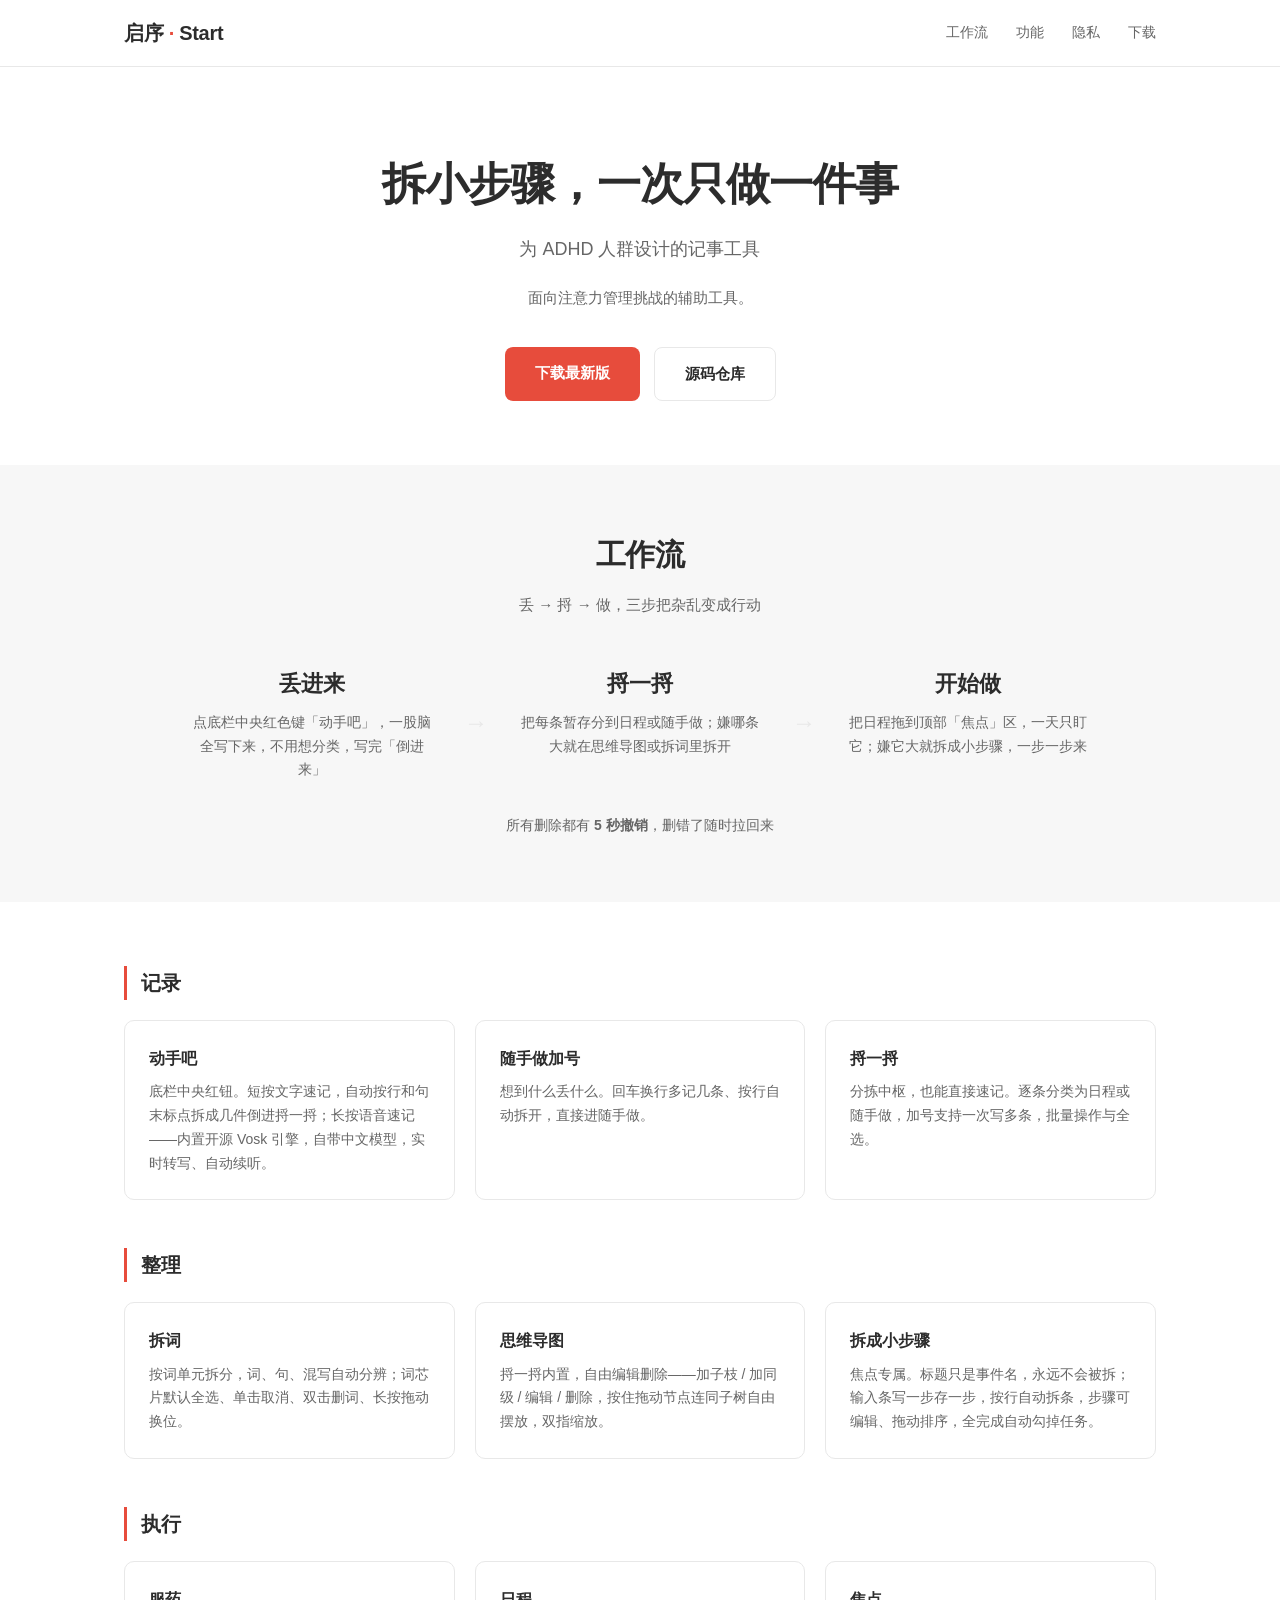
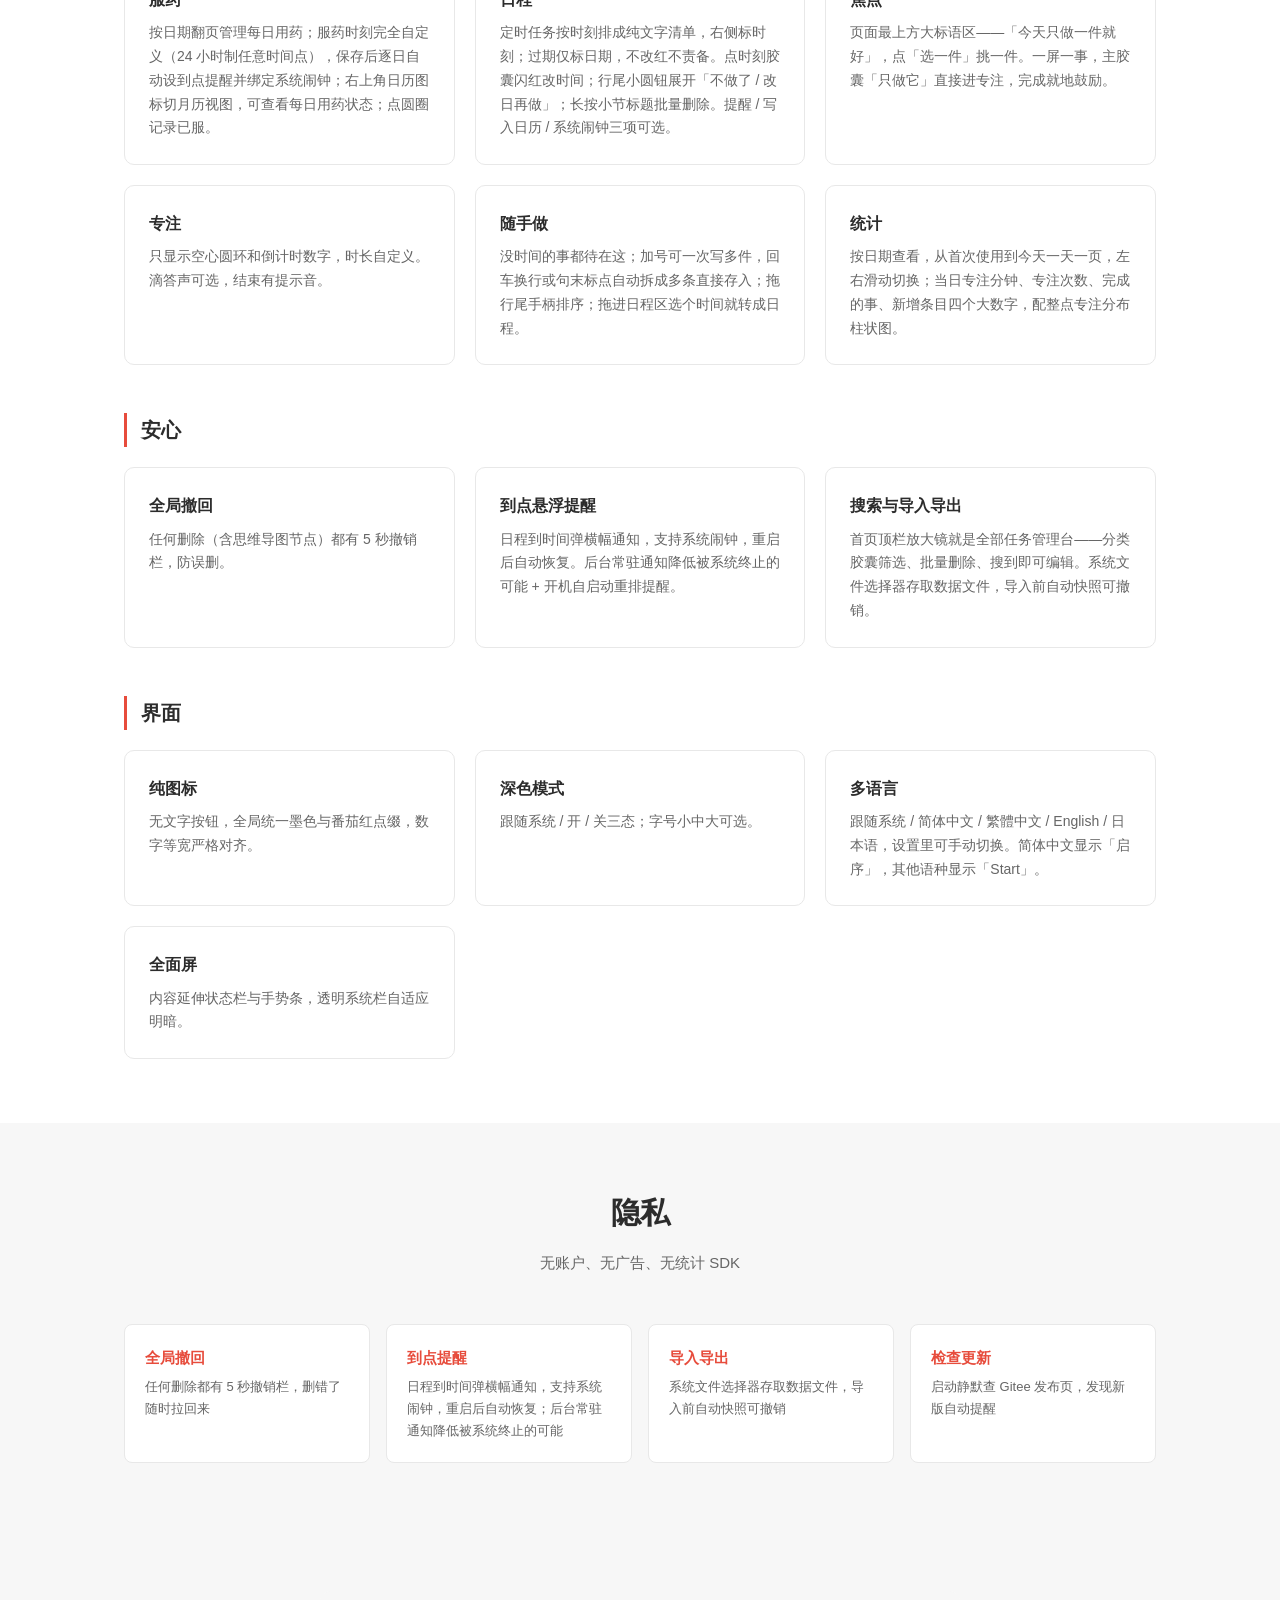
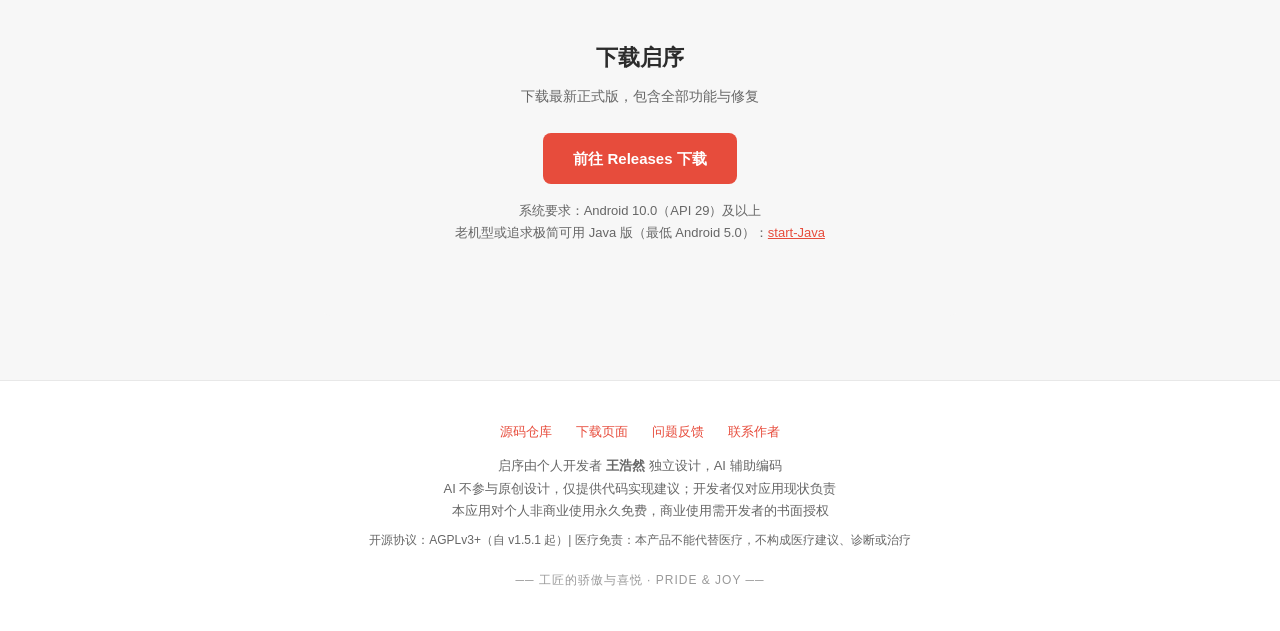
==== website/index.html @ f92a0908 "文档：AI 辅助声明补齐到使用说明/用户协议/隐私政策四语文档，责任表述统一为开发者仅对现状负责；README 关于作者段独立 AI 辅助开发声明" ====
<!DOCTYPE html>
<html lang="zh-CN">
<head>
    <meta charset="UTF-8">
    <meta name="viewport" content="width=device-width, initial-scale=1.0">
    <title>启序 · Start — 拆小步骤，一次只做一件事</title>
    <meta name="description" content="面向注意力管理挑战的辅助工具。把待办拆成小步骤、一次只做一件事。数据默认只存在你手机里。">
    <link rel="icon" type="image/png" href="favicon.png">
<style>
* { margin: 0; padding: 0; box-sizing: border-box; }

        :root {
            --red: #E74C3C;
            --red-dark: #C73E2F;
            --bg: #FFFFFF;
            --bg-alt: #F7F7F7;
            --text: #2C2C2C;
            --text2: #666666;
            --border: #E8E8E8;
        }

        body {
            font-family: "Noto Sans SC", -apple-system, BlinkMacSystemFont, "Segoe UI", "PingFang SC", "Hiragino Sans GB", "Microsoft YaHei", sans-serif;
            line-height: 1.7;
            color: var(--text);
            background: var(--bg);
            -webkit-font-smoothing: antialiased;
        }

        .container { max-width: 1080px; margin: 0 auto; padding: 0 24px; }

        /* Header */
        header {
            padding: 16px 0;
            border-bottom: 1px solid var(--border);
            position: sticky; top: 0;
            background: rgba(255,255,255,0.92);
            backdrop-filter: blur(12px);
            z-index: 100;
        }
        .header-inner { display: flex; justify-content: space-between; align-items: center; }
        .logo { font-size: 20px; font-weight: 700; color: var(--text); letter-spacing: -0.3px; }
        .logo em { font-style: normal; color: var(--red); }
        nav { display: flex; gap: 28px; }
        nav a { color: var(--text2); text-decoration: none; font-size: 14px; transition: color .2s; }
        nav a:hover { color: var(--red); }

        /* Hero */
        .hero {
            padding: 80px 0 64px;
            text-align: center;
        }
        .hero .badge {
            display: inline-block;
            background: var(--red);
            color: #fff;
            padding: 4px 14px;
            border-radius: 20px;
            font-size: 13px;
            font-weight: 600;
            margin-bottom: 28px;
        }
        .hero h1 {
            font-size: 44px;
            font-weight: 800;
            letter-spacing: -1px;
            margin-bottom: 12px;
        }
        .hero .sub {
            font-size: 18px;
            color: var(--text2);
            margin-bottom: 20px;
        }
        .hero .desc {
            font-size: 15px;
            color: var(--text2);
            max-width: 520px;
            margin: 0 auto 36px;
            line-height: 1.8;
        }
        .hero .actions { display: flex; gap: 14px; justify-content: center; flex-wrap: wrap; }
        .btn {
            padding: 13px 30px;
            border-radius: 8px;
            font-size: 15px;
            font-weight: 600;
            text-decoration: none;
            transition: all .2s;
            display: inline-block;
        }
        .btn-primary { background: var(--red); color: #fff; }
        .btn-primary:hover { background: var(--red-dark); transform: translateY(-1px); }
        .btn-ghost { background: transparent; color: var(--text); border: 1px solid var(--border); }
        .btn-ghost:hover { border-color: var(--red); color: var(--red); }

        /* Section */
        .section { padding: 64px 0; }
        .section-alt { background: var(--bg-alt); }
        .section-title {
            font-size: 30px;
            font-weight: 700;
            text-align: center;
            margin-bottom: 12px;
            letter-spacing: -0.5px;
        }
        .section-desc {
            text-align: center;
            color: var(--text2);
            font-size: 15px;
            margin-bottom: 48px;
            max-width: 560px;
            margin-left: auto;
            margin-right: auto;
        }

        /* Workflow */
        .workflow {
            display: flex;
            justify-content: center;
            gap: 32px;
            flex-wrap: wrap;
            margin-top: 48px;
        }
        .wf-step { text-align: center; max-width: 240px; }
        .wf-step h3 { font-size: 22px; margin-bottom: 8px; }
        .wf-step p { color: var(--text2); font-size: 14px; line-height: 1.7; }
        .wf-arrow {
            display: flex; align-items: center;
            font-size: 24px; color: var(--border);
            font-weight: 300;
        }

        /* Feature groups */
        .feat-group { margin-bottom: 48px; }
        .feat-group:last-child { margin-bottom: 0; }
        .feat-group-title {
            font-size: 20px;
            font-weight: 700;
            margin-bottom: 20px;
            padding-left: 14px;
            border-left: 3px solid var(--red);
        }
        .feat-grid {
            display: grid;
            grid-template-columns: repeat(auto-fill, minmax(300px, 1fr));
            gap: 20px;
        }
        .feat-card {
            background: var(--bg);
            border: 1px solid var(--border);
            border-radius: 10px;
            padding: 24px;
            transition: all .2s;
        }
        .feat-card:hover {
            transform: translateY(-2px);
            box-shadow: 0 6px 20px rgba(0,0,0,0.06);
        }
        .feat-card h4 {
            font-size: 16px;
            margin-bottom: 8px;
            display: flex;
            align-items: center;
            gap: 8px;
        }
        .feat-card h4 .new-tag {
            background: var(--red);
            color: #fff;
            font-size: 11px;
            padding: 2px 7px;
            border-radius: 4px;
            font-weight: 600;
        }
        .feat-card p {
            color: var(--text2);
            font-size: 14px;
            line-height: 1.7;
        }

        /* Privacy */
        .privacy-grid {
            display: grid;
            grid-template-columns: repeat(auto-fill, minmax(240px, 1fr));
            gap: 16px;
        }
        .privacy-item {
            background: var(--bg);
            border: 1px solid var(--border);
            border-radius: 8px;
            padding: 20px;
        }
        .privacy-item h4 {
            font-size: 15px;
            margin-bottom: 6px;
            color: var(--red);
        }
        .privacy-item p { color: var(--text2); font-size: 13px; line-height: 1.7; }

        /* Changelog */
        .changelog { max-width: 720px; margin: 0 auto; }
        .cl-item {
            padding: 20px 0;
            border-bottom: 1px solid var(--border);
        }
        .cl-item:last-child { border-bottom: none; }
        .cl-ver {
            font-size: 15px;
            font-weight: 700;
            margin-bottom: 6px;
        }
        .cl-ver .latest {
            background: var(--red);
            color: #fff;
            font-size: 11px;
            padding: 2px 8px;
            border-radius: 4px;
            margin-left: 8px;
            font-weight: 600;
        }
        .cl-item p { color: var(--text2); font-size: 14px; line-height: 1.8; }

        /* Download */
        .download-box {
            text-align: center;
            padding: 48px 32px;
            background: var(--bg-alt);
            border-radius: 12px;
            max-width: 640px;
            margin: 0 auto;
        }
        .download-box h3 { font-size: 22px; margin-bottom: 8px; }
        .download-box p { color: var(--text2); font-size: 14px; margin-bottom: 24px; }
        .download-box .req {
            font-size: 13px;
            color: var(--text2);
            margin-top: 16px;
        }

        /* Footer */
        footer {
            padding: 40px 0;
            border-top: 1px solid var(--border);
            text-align: center;
            color: var(--text2);
            font-size: 13px;
        }
        .footer-links { display: flex; gap: 24px; justify-content: center; margin-bottom: 12px; flex-wrap: wrap; }
        .footer-links a { color: var(--red); text-decoration: none; }
        .footer-links a:hover { text-decoration: underline; }
        .footer-note { margin-top: 8px; font-size: 12px; }
        .footer-tagline {
            margin-top: 20px;
            font-size: 12px;
            color: #999;
            letter-spacing: 1px;
        }

        @media (max-width: 768px) {
            .hero h1 { font-size: 32px; }
            .hero .sub { font-size: 16px; }
            .section-title { font-size: 24px; }
            nav { display: none; }
            .workflow { gap: 24px; }
            .wf-arrow { display: none; }
            .feat-grid { grid-template-columns: 1fr; }
        }
    </style>
</head>
<body>

<header>
    <div class="container header-inner">
        <div class="logo">启序 <em>·</em> Start</div>
        <nav>
            <a href="#workflow">工作流</a>
            <a href="#features">功能</a>
            <a href="#privacy">隐私</a>
            <a href="#download">下载</a>
        </nav>
    </div>
</header>

<!-- Hero -->
<section class="hero">
    <div class="container">
        <h1>拆小步骤，一次只做一件事</h1>
        <p class="sub">为 ADHD 人群设计的记事工具</p>
        <p class="desc">面向注意力管理挑战的辅助工具。</p>
        <div class="actions">
            <a href="https://gitee.com/dubwhr/astart/releases" target="_blank" class="btn btn-primary">下载最新版</a>
            <a href="https://gitee.com/dubwhr/astart" target="_blank" class="btn btn-ghost">源码仓库</a>
        </div>
    </div>
</section>

<!-- Workflow -->
<section class="section section-alt" id="workflow">
    <div class="container">
        <h2 class="section-title">工作流</h2>
        <p class="section-desc">丢 → 捋 → 做，三步把杂乱变成行动</p>
        <div class="workflow">
            <div class="wf-step">
                <h3>丢进来</h3>
                <p>点底栏中央红色键「动手吧」，一股脑全写下来，不用想分类，写完「倒进来」</p>
            </div>
            <div class="wf-arrow">→</div>
            <div class="wf-step">
                <h3>捋一捋</h3>
                <p>把每条暂存分到日程或随手做；嫌哪条大就在思维导图或拆词里拆开</p>
            </div>
            <div class="wf-arrow">→</div>
            <div class="wf-step">
                <h3>开始做</h3>
                <p>把日程拖到顶部「焦点」区，一天只盯它；嫌它大就拆成小步骤，一步一步来</p>
            </div>
        </div>
        <p style="text-align:center; color:var(--text2); font-size:14px; margin-top:32px;">所有删除都有 <strong>5 秒撤销</strong>，删错了随时拉回来</p>
    </div>
</section>

<!-- Features -->
<section class="section" id="features">
    <div class="container">

        <!-- 记录 -->
        <div class="feat-group">
            <h3 class="feat-group-title">记录</h3>
            <div class="feat-grid">
                <div class="feat-card">
                    <h4>动手吧</h4>
                    <p>底栏中央红钮。短按文字速记，自动按行和句末标点拆成几件倒进捋一捋；长按语音速记——内置开源 Vosk 引擎，自带中文模型，实时转写、自动续听。</p>
                </div>
                <div class="feat-card">
                    <h4>随手做加号</h4>
                    <p>想到什么丢什么。回车换行多记几条、按行自动拆开，直接进随手做。</p>
                </div>
                <div class="feat-card">
                    <h4>捋一捋</h4>
                    <p>分拣中枢，也能直接速记。逐条分类为日程或随手做，加号支持一次写多条，批量操作与全选。</p>
                </div>
            </div>
        </div>

        <!-- 整理 -->
        <div class="feat-group">
            <h3 class="feat-group-title">整理</h3>
            <div class="feat-grid">
                <div class="feat-card">
                    <h4>拆词</h4>
                    <p>按词单元拆分，词、句、混写自动分辨；词芯片默认全选、单击取消、双击删词、长按拖动换位。</p>
                </div>
                <div class="feat-card">
                    <h4>思维导图</h4>
                    <p>捋一捋内置，自由编辑删除——加子枝 / 加同级 / 编辑 / 删除，按住拖动节点连同子树自由摆放，双指缩放。</p>
                </div>
                <div class="feat-card">
                    <h4>拆成小步骤</h4>
                    <p>焦点专属。标题只是事件名，永远不会被拆；输入条写一步存一步，按行自动拆条，步骤可编辑、拖动排序，全完成自动勾掉任务。</p>
                </div>
            </div>
        </div>

        <!-- 执行 -->
        <div class="feat-group">
            <h3 class="feat-group-title">执行</h3>
            <div class="feat-grid">
                <div class="feat-card">
                    <h4>服药</h4>
                    <p>按日期翻页管理每日用药；服药时刻完全自定义（24 小时制任意时间点），保存后逐日自动设到点提醒并绑定系统闹钟；右上角日历图标切月历视图，可查看每日用药状态；点圆圈记录已服。</p>
                </div>
                <div class="feat-card">
                    <h4>日程</h4>
                    <p>定时任务按时刻排成纯文字清单，右侧标时刻；过期仅标日期，不改红不责备。点时刻胶囊闪红改时间；行尾小圆钮展开「不做了 / 改日再做」；长按小节标题批量删除。提醒 / 写入日历 / 系统闹钟三项可选。</p>
                </div>
                <div class="feat-card">
                    <h4>焦点</h4>
                    <p>页面最上方大标语区——「今天只做一件就好」，点「选一件」挑一件。一屏一事，主胶囊「只做它」直接进专注，完成就地鼓励。</p>
                </div>
                <div class="feat-card">
                    <h4>专注</h4>
                    <p>只显示空心圆环和倒计时数字，时长自定义。滴答声可选，结束有提示音。</p>
                </div>
                <div class="feat-card">
                    <h4>随手做</h4>
                    <p>没时间的事都待在这；加号可一次写多件，回车换行或句末标点自动拆成多条直接存入；拖行尾手柄排序；拖进日程区选个时间就转成日程。</p>
                </div>
                <div class="feat-card">
                    <h4>统计</h4>
                    <p>按日期查看，从首次使用到今天一天一页，左右滑动切换；当日专注分钟、专注次数、完成的事、新增条目四个大数字，配整点专注分布柱状图。</p>
                </div>
            </div>
        </div>

        <!-- 安心 -->
        <div class="feat-group">
            <h3 class="feat-group-title">安心</h3>
            <div class="feat-grid">
                <div class="feat-card">
                    <h4>全局撤回</h4>
                    <p>任何删除（含思维导图节点）都有 5 秒撤销栏，防误删。</p>
                </div>
                <div class="feat-card">
                    <h4>到点悬浮提醒</h4>
                    <p>日程到时间弹横幅通知，支持系统闹钟，重启后自动恢复。后台常驻通知降低被系统终止的可能 + 开机自启动重排提醒。</p>
                </div>
                <div class="feat-card">
                    <h4>搜索与导入导出</h4>
                    <p>首页顶栏放大镜就是全部任务管理台——分类胶囊筛选、批量删除、搜到即可编辑。系统文件选择器存取数据文件，导入前自动快照可撤销。</p>
                </div>
            </div>
        </div>

        <!-- 界面 -->
        <div class="feat-group">
            <h3 class="feat-group-title">界面</h3>
            <div class="feat-grid">
                <div class="feat-card">
                    <h4>纯图标</h4>
                    <p>无文字按钮，全局统一墨色与番茄红点缀，数字等宽严格对齐。</p>
                </div>
                <div class="feat-card">
                    <h4>深色模式</h4>
                    <p>跟随系统 / 开 / 关三态；字号小中大可选。</p>
                </div>
                <div class="feat-card">
                    <h4>多语言</h4>
                    <p>跟随系统 / 简体中文 / 繁體中文 / English / 日本语，设置里可手动切换。简体中文显示「启序」，其他语种显示「Start」。</p>
                </div>
                <div class="feat-card">
                    <h4>全面屏</h4>
                    <p>内容延伸状态栏与手势条，透明系统栏自适应明暗。</p>
                </div>
            </div>
        </div>

    </div>
</section>

<!-- Privacy -->
<section class="section section-alt" id="privacy">
    <div class="container">
        <h2 class="section-title">隐私</h2>
        <p class="section-desc">无账户、无广告、无统计 SDK</p>
        <div class="privacy-grid">
            <div class="privacy-item">
                <h4>全局撤回</h4>
                <p>任何删除都有 5 秒撤销栏，删错了随时拉回来</p>
            </div>
            <div class="privacy-item">
                <h4>到点提醒</h4>
                <p>日程到时间弹横幅通知，支持系统闹钟，重启后自动恢复；后台常驻通知降低被系统终止的可能</p>
            </div>
            <div class="privacy-item">
                <h4>导入导出</h4>
                <p>系统文件选择器存取数据文件，导入前自动快照可撤销</p>
            </div>
            <div class="privacy-item">
                <h4>检查更新</h4>
                <p>启动静默查 Gitee 发布页，发现新版自动提醒</p>
            </div>
        </div>
    </div>
</section>

<!-- Download -->
<section class="section section-alt" id="download">
    <div class="container">
        <div class="download-box">
            <h3>下载启序</h3>
            <p>下载最新正式版，包含全部功能与修复</p>
            <a href="https://gitee.com/dubwhr/astart/releases" target="_blank" class="btn btn-primary">前往 Releases 下载</a>
            <p class="req">系统要求：Android 10.0（API 29）及以上<br>老机型或追求极简可用 Java 版（最低 Android 5.0）：<a href="https://gitee.com/dubwhr/start-Java" target="_blank" style="color:var(--red);">start-Java</a></p>
        </div>
    </div>
</section>

<!-- Footer -->
<footer>
    <div class="container">
        <div class="footer-links">
            <a href="https://gitee.com/dubwhr/astart" target="_blank">源码仓库</a>
            <a href="https://gitee.com/dubwhr/astart/releases" target="_blank">下载页面</a>
            <a href="https://gitee.com/dubwhr/astart/issues" target="_blank">问题反馈</a>
            <a href="mailto:3210819895@qq.com">联系作者</a>
        </div>
        <p>启序由个人开发者 <strong>王浩然</strong> 独立设计，AI 辅助编码</p>
        <p style="font-size:13px; color:var(--text2);">AI 不参与原创设计，仅提供代码实现建议；开发者仅对应用现状负责</p>
        <p>本应用对个人非商业使用永久免费，商业使用需开发者的书面授权</p>
        <p class="footer-note">开源协议：AGPLv3+（自 v1.5.1 起）| 医疗免责：本产品不能代替医疗，不构成医疗建议、诊断或治疗</p>
        <p class="footer-tagline">── 工匠的骄傲与喜悦 · PRIDE & JOY ──</p>
    </div>
</footer>

</body>
</html>
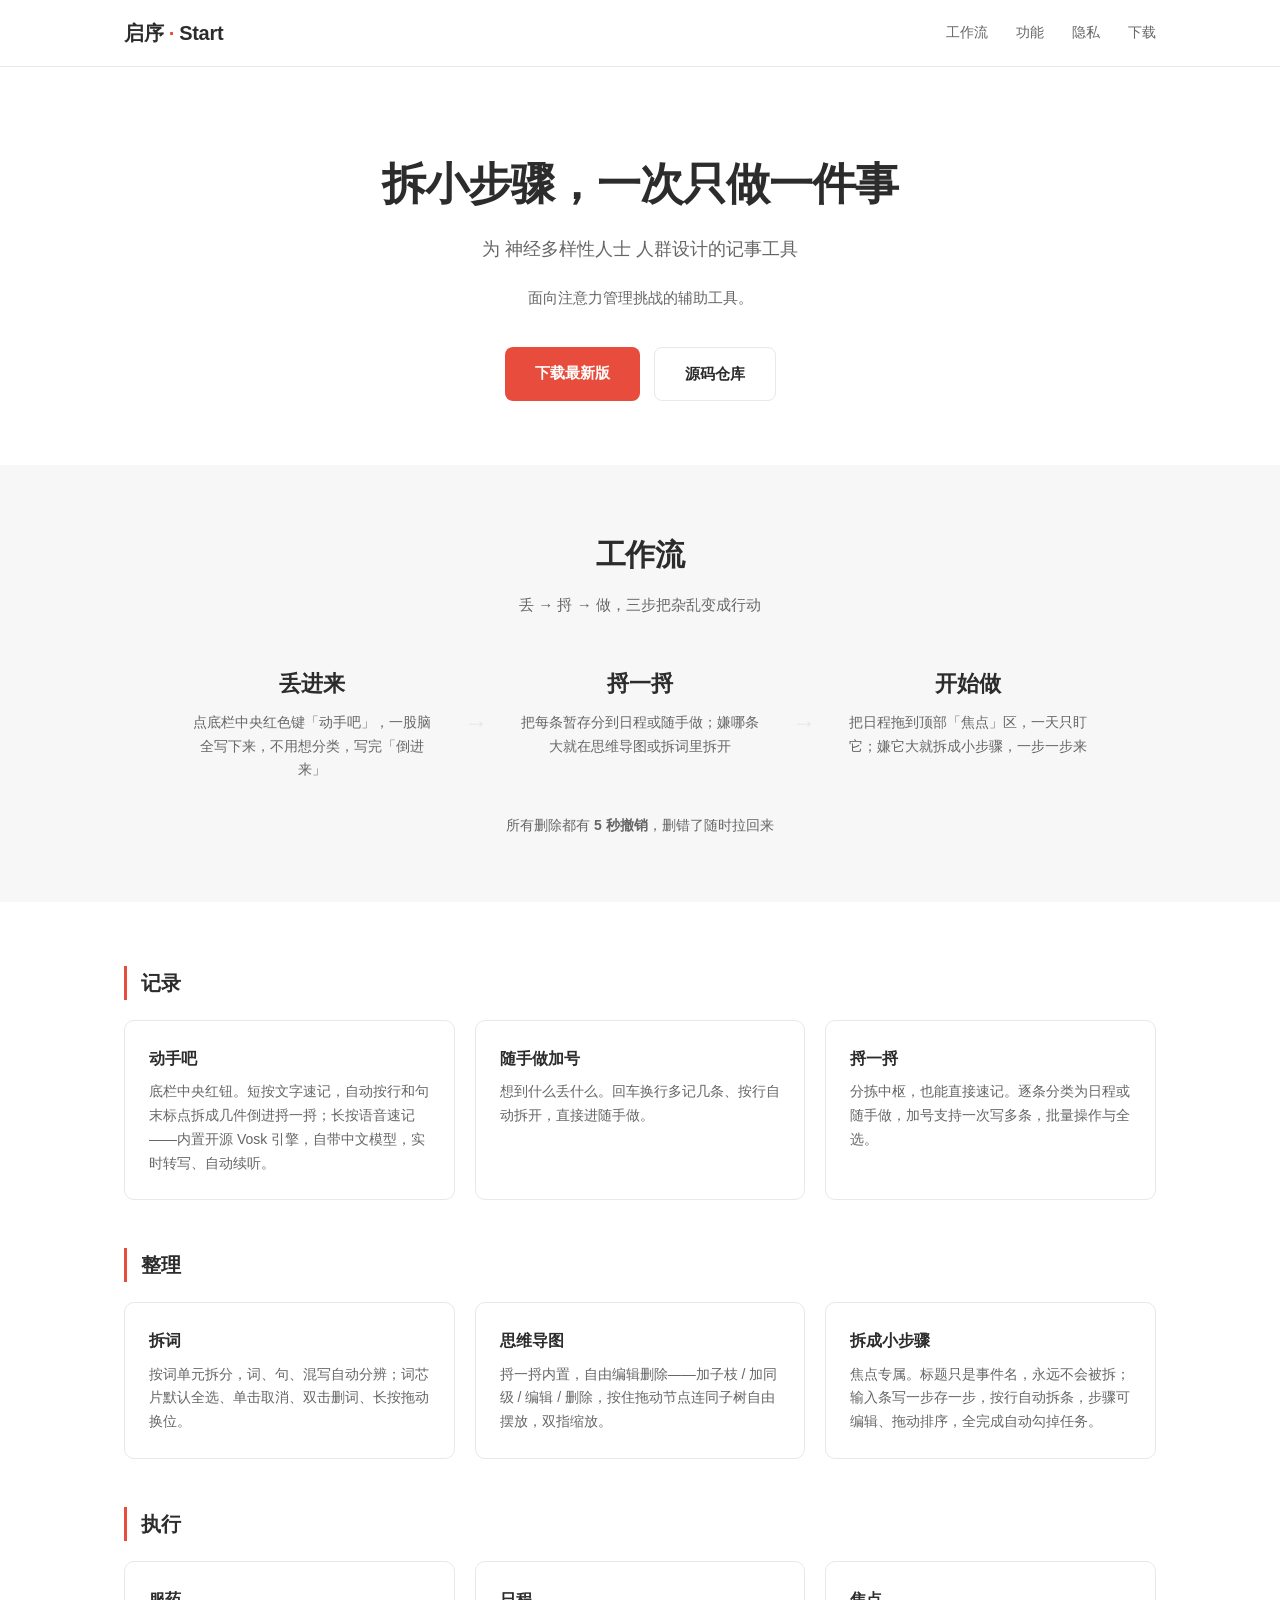
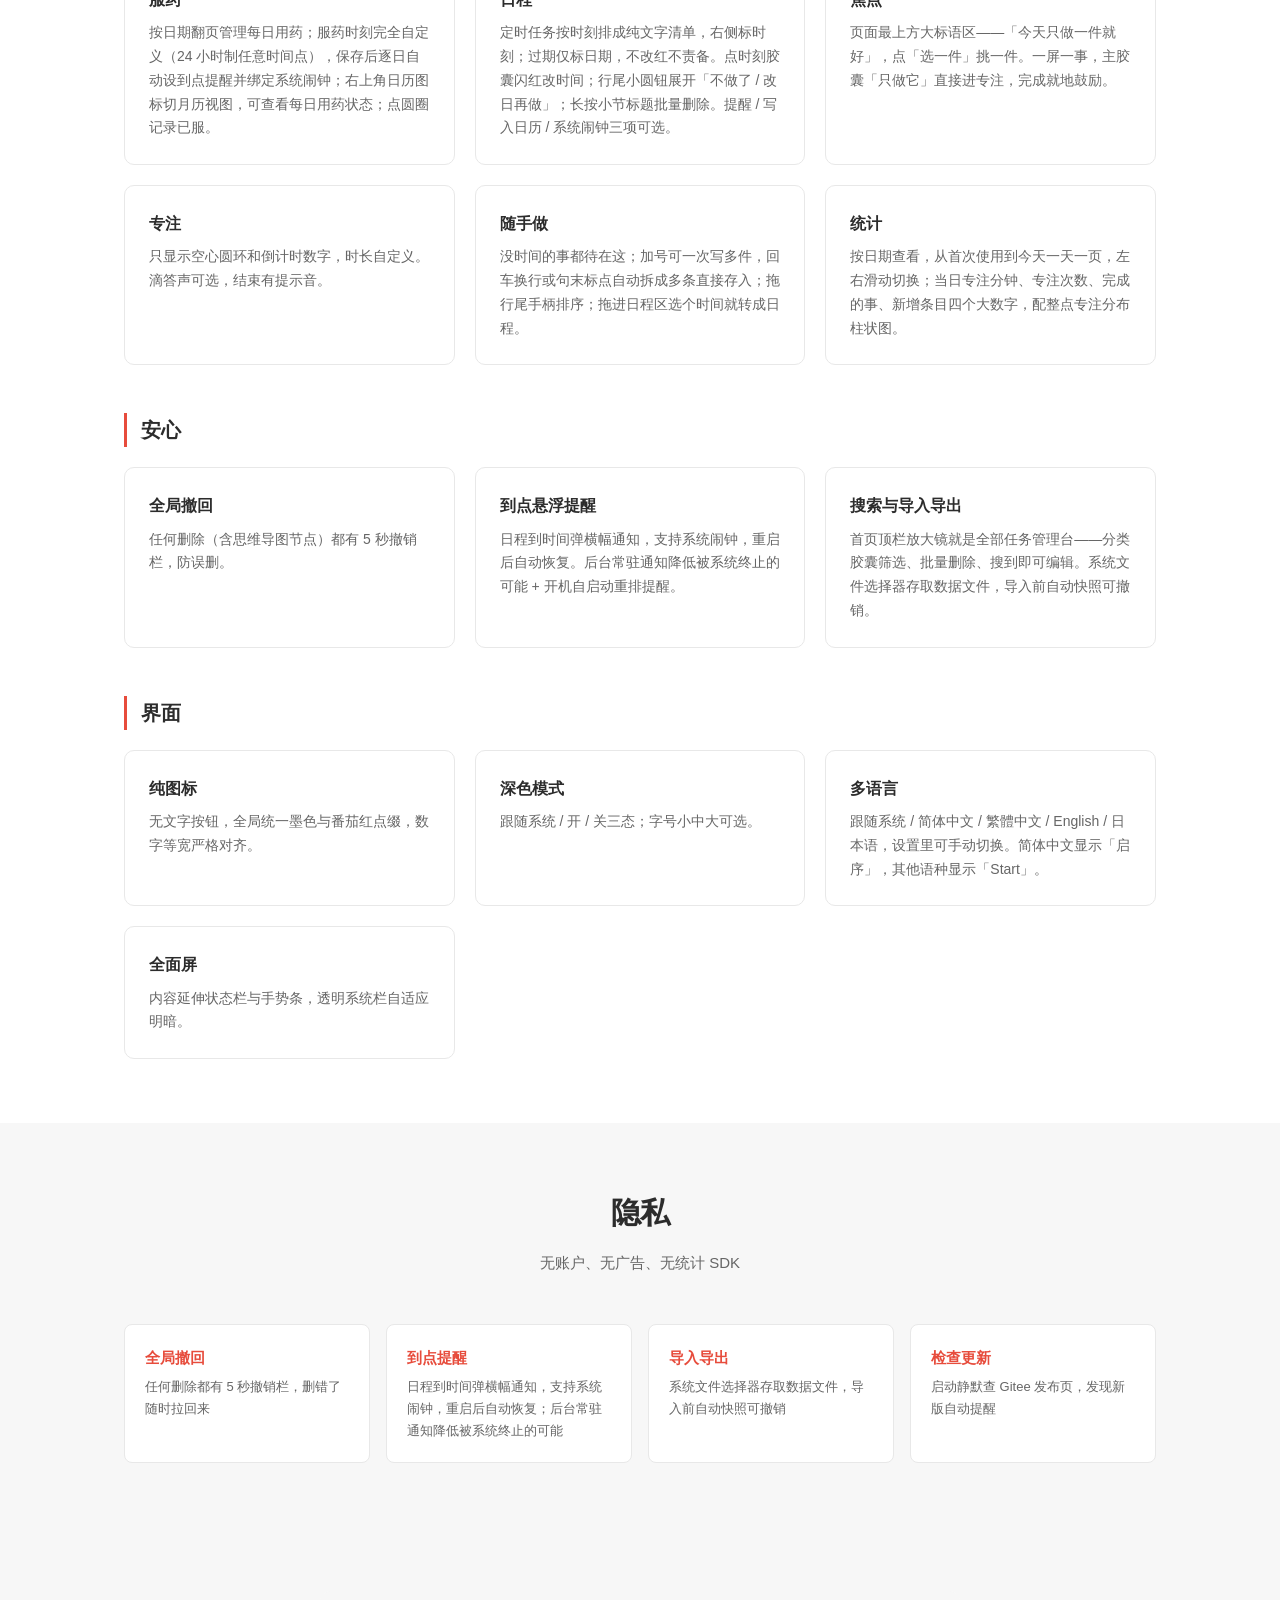
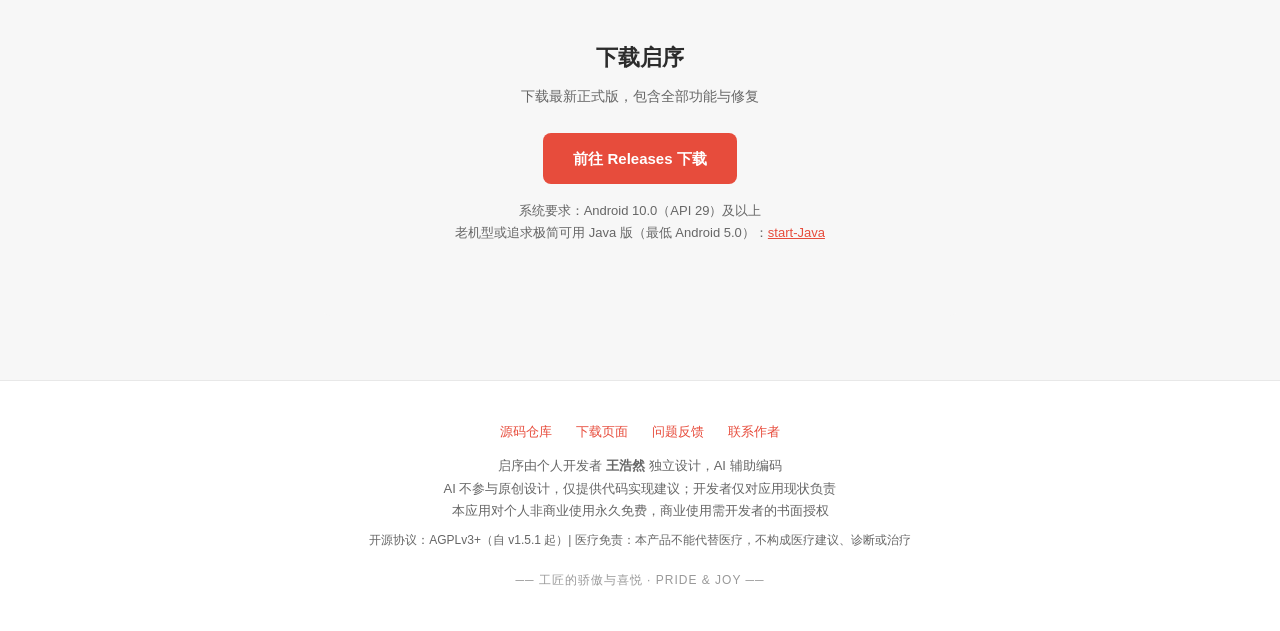
==== commit d647ba65: "2.3.1 彻底重构：放弃 ReorderableListView，头尾拆分统一交互（头部长按拖拽跨模块/排序/删，尾部长按进多选），勾选圆圈移到尾部" ====
--- a/website/index.html
+++ b/website/index.html
@@ -284,7 +284,7 @@
 <section class="hero">
     <div class="container">
         <h1>拆小步骤，一次只做一件事</h1>
-        <p class="sub">为 ADHD 人群设计的记事工具</p>
+        <p class="sub">为 神经多样性人士 人群设计的记事工具</p>
         <p class="desc">面向注意力管理挑战的辅助工具。</p>
         <div class="actions">
             <a href="https://gitee.com/dubwhr/astart/releases" target="_blank" class="btn btn-primary">下载最新版</a>
